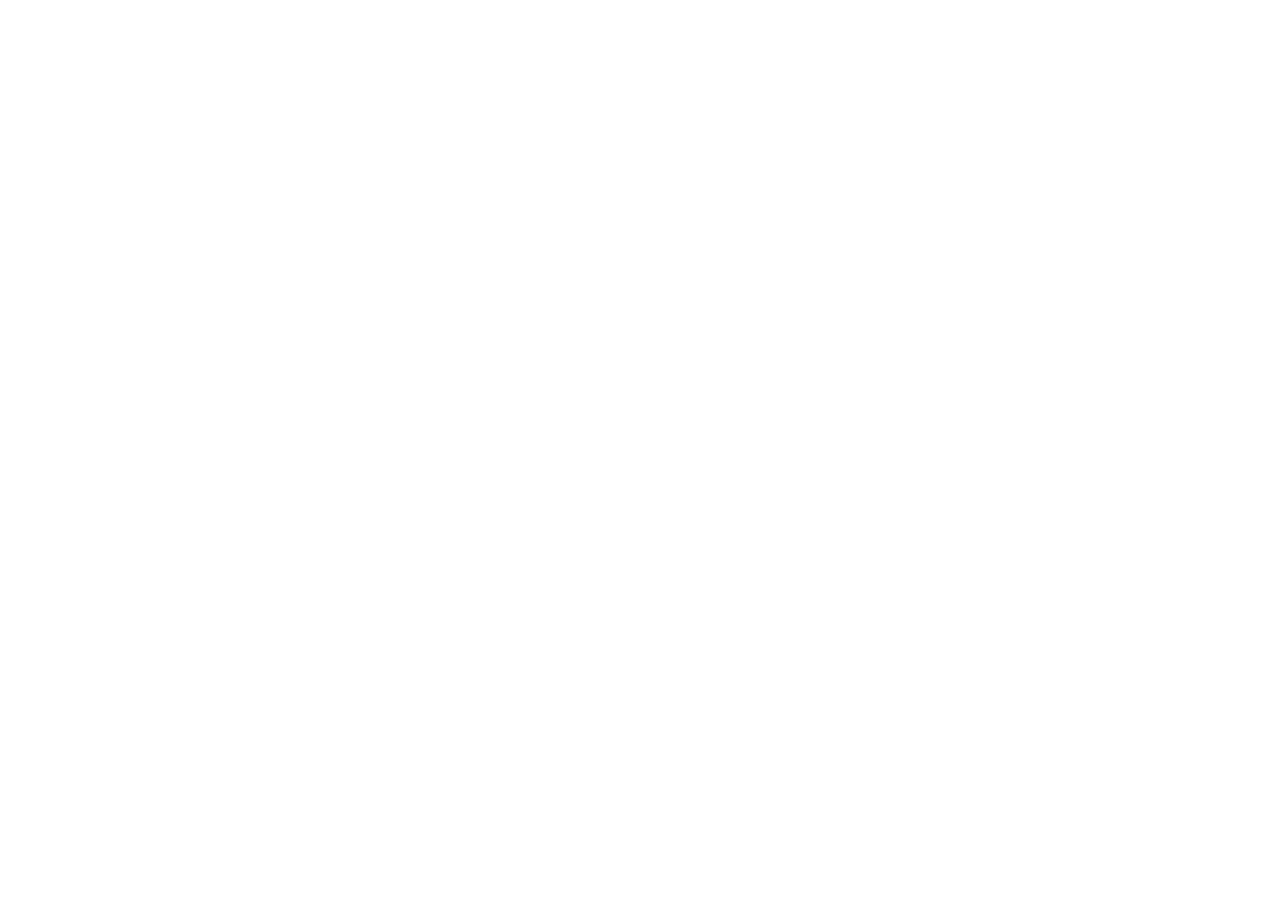
==== docs/dns-resolution-mail-zoho-in-02/index.html @ e8dbb136 "basic commit" ====
<!doctype html>
<html lang="zh-CN">
  <head>
    <meta charset="UTF-8" />
    <meta name="viewport" content="width=device-width, initial-scale=1.0" />
    <title>DNS Resolution Explained - Animated Guide for mail.zoho.in</title>
    <link
      rel="stylesheet"
      href="https://cdnjs.cloudflare.com/ajax/libs/font-awesome/6.4.0/css/all.min.css"
    />
    <style>
      /* 内联样式确保主题色立即生效，避免闪烁 */
      html,
      body {
        margin: 0;
        padding: 0;
        width: 100%;
        height: 100%;
      }
      html.light,
      html.light body {
        background-color: #ffffff !important;
        color: #000000;
      }
      html.dark,
      html.dark body {
        background-color: #1a1a1a !important;
        color: #ffffff;
      }
    </style>
    <script>
      // 在 React 加载前立即设置主题，避免闪烁
      (function () {
        const isInIframe = window.self !== window.top;

        function applyThemeToDOM(theme) {
          document.documentElement.classList.remove("light", "dark");
          document.documentElement.classList.add(theme);
          document.documentElement.setAttribute("data-theme", theme);
        }

        if (isInIframe) {
          // 监听父窗口主动推送的主题消息
          window.addEventListener("message", function (event) {
            if (event.data && typeof event.data.theme === "string") {
              const theme = event.data.theme;
              if (theme === "light" || theme === "dark") {
                applyThemeToDOM(theme);
              }
            }
          });
        } else {
          // 非 iframe 环境，使用默认 light 主题
          applyThemeToDOM("light");
        }
      })();
    </script>
      <script>
      (function () {
        if (window.self === window.top) return;
        var reported = {};
        window.addEventListener("error", function (event) {
          // 资源加载失败的 error 事件没有 message，此处仅上报 JS 运行时错误
          if (!event || !event.message) return;
          var key =
            event.message + "|" + (event.filename || "") + "|" + (event.lineno || 0);
          if (reported[key]) return; // 相同错误只上报一次，避免渲染循环刷屏
          reported[key] = true;
          try {
            window.parent.postMessage(
              {
                type: "sandbox-runtime-error",
                payload: {
                  message: String(event.message).slice(0, 500),
                  filename: event.filename || "",
                  lineno: event.lineno || 0,
                  colno: event.colno || 0,
                  stack:
                    event.error && event.error.stack
                      ? String(event.error.stack).slice(0, 2000)
                      : ""
                }
              },
              "*"
            );
          } catch (e) {
            /* 上报失败不影响页面运行 */
          }
        });
      })();
    </script>
    <script type="module" crossorigin src="/assets/index-TsNgm2QM.js"></script>
    <link rel="stylesheet" crossorigin href="/assets/index-Bpowh8go.css">
  </head>
  <body>
    <div id="root"></div>
  </body>
</html>
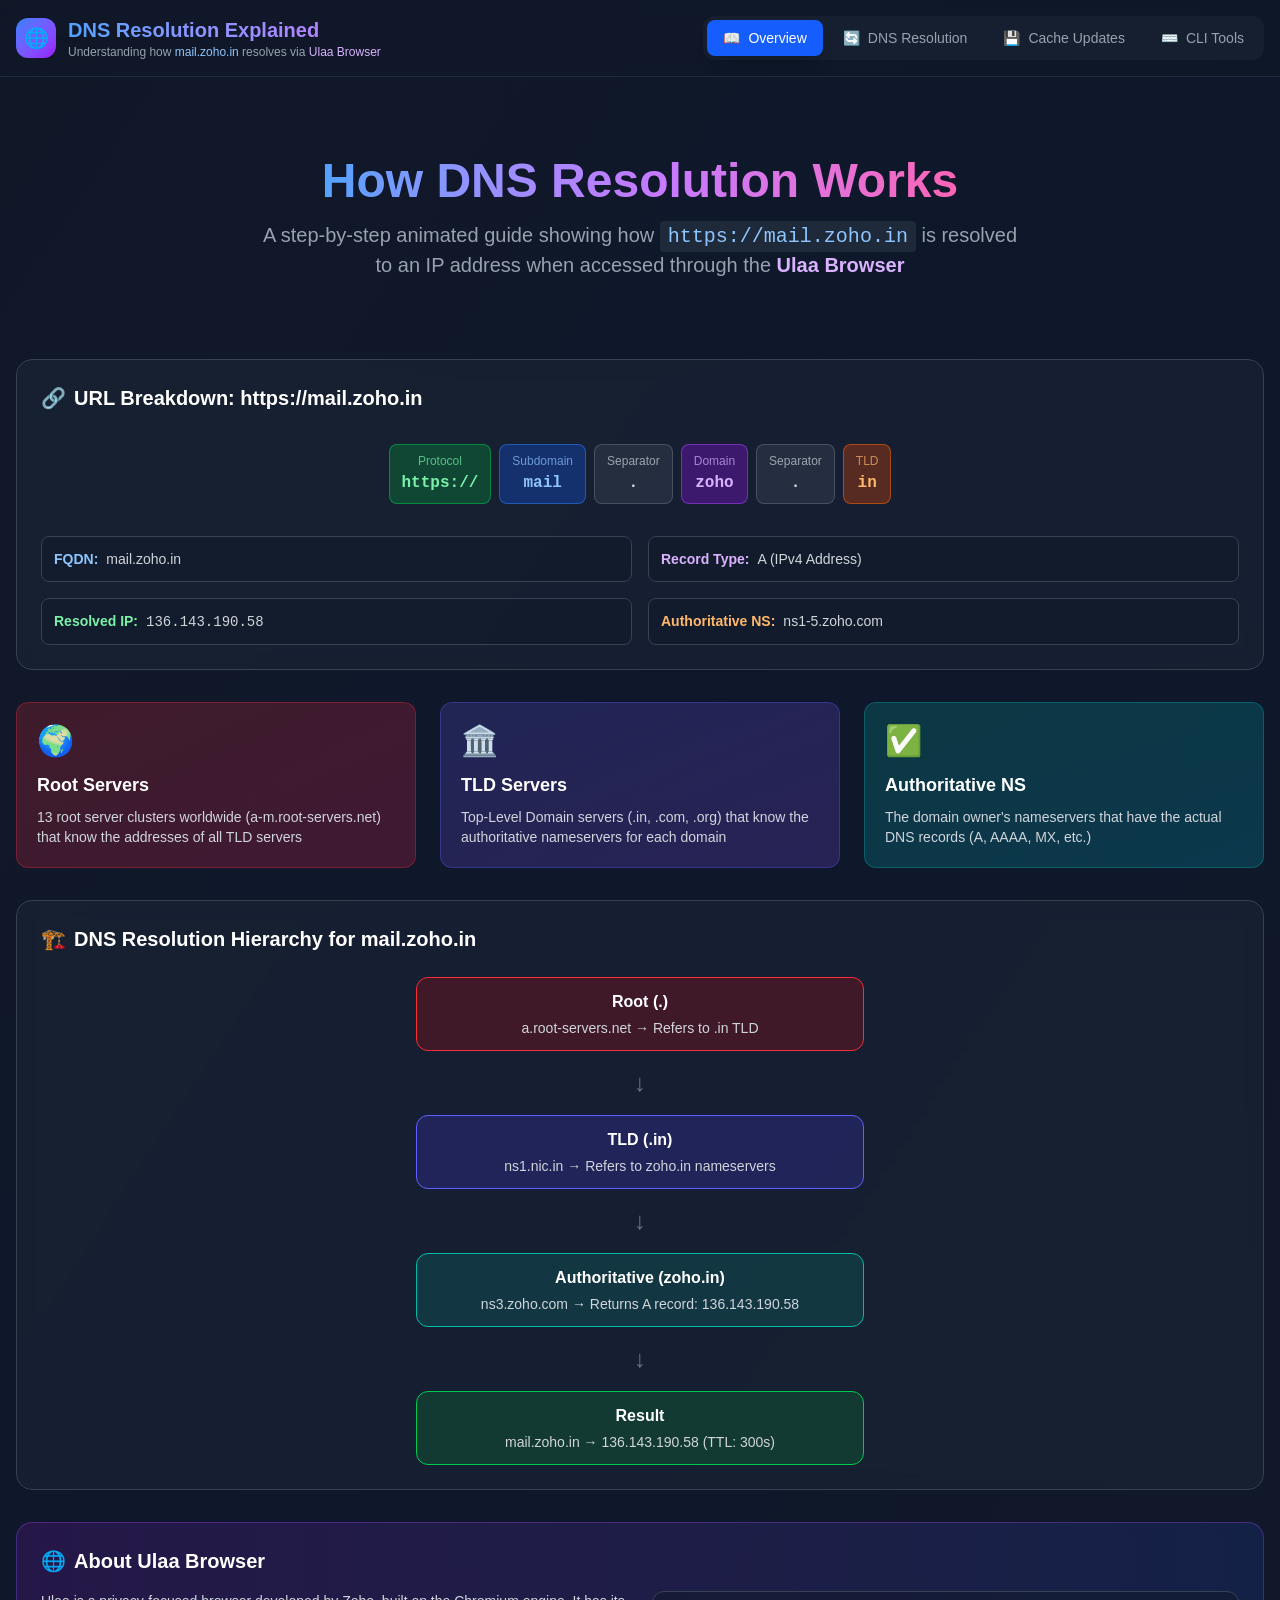
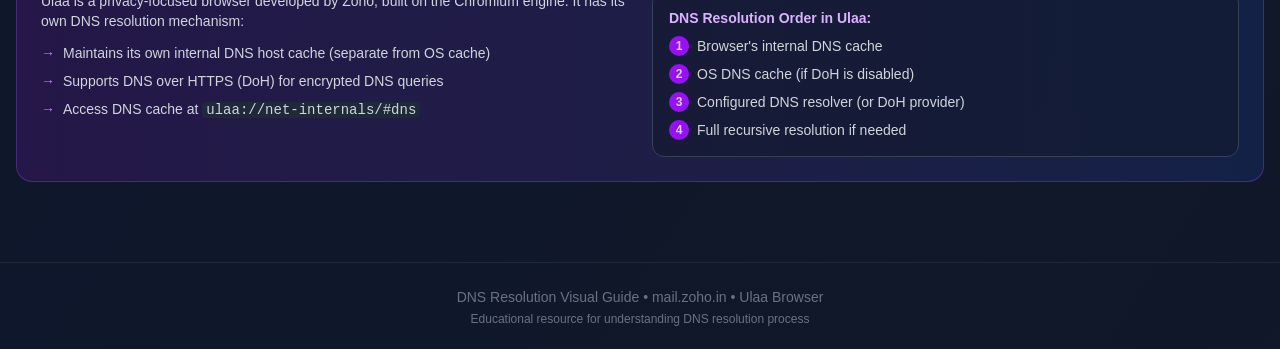
==== commit 5d1d1967: "working state" ====
--- a/docs/dns-resolution-mail-zoho-in-02/index.html
+++ b/docs/dns-resolution-mail-zoho-in-02/index.html
@@ -89,8 +89,8 @@
         });
       })();
     </script>
-    <script type="module" crossorigin src="/assets/index-TsNgm2QM.js"></script>
-    <link rel="stylesheet" crossorigin href="/assets/index-Bpowh8go.css">
+    <script type="module" crossorigin src="assets/index-TsNgm2QM.js"></script>
+    <link rel="stylesheet" crossorigin href="assets/index-Bpowh8go.css">
   </head>
   <body>
     <div id="root"></div>
--- a/docs/dns-resolution-mail-zoho-in-02/assets/index-Bpowh8go.css
+++ b/docs/dns-resolution-mail-zoho-in-02/assets/index-Bpowh8go.css
@@ -0,0 +1 @@
+/*! tailwindcss v4.3.3 | MIT License | https://tailwindcss.com */@layer properties{@supports (((-webkit-hyphens:none)) and (not (margin-trim:inline))) or ((-moz-orient:inline) and (not (color:rgb(from red r g b)))){*,:before,:after,::backdrop{--tw-scale-x:1;--tw-scale-y:1;--tw-scale-z:1;--tw-rotate-x:initial;--tw-rotate-y:initial;--tw-rotate-z:initial;--tw-skew-x:initial;--tw-skew-y:initial;--tw-space-y-reverse:0;--tw-border-style:solid;--tw-gradient-position:initial;--tw-gradient-from:#0000;--tw-gradient-via:#0000;--tw-gradient-to:#0000;--tw-gradient-stops:initial;--tw-gradient-via-stops:initial;--tw-gradient-from-position:0%;--tw-gradient-via-position:50%;--tw-gradient-to-position:100%;--tw-font-weight:initial;--tw-shadow:0 0 #0000;--tw-shadow-color:initial;--tw-shadow-alpha:100%;--tw-inset-shadow:0 0 #0000;--tw-inset-shadow-color:initial;--tw-inset-shadow-alpha:100%;--tw-ring-color:initial;--tw-ring-shadow:0 0 #0000;--tw-inset-ring-color:initial;--tw-inset-ring-shadow:0 0 #0000;--tw-ring-inset:initial;--tw-ring-offset-width:0px;--tw-ring-offset-color:#fff;--tw-ring-offset-shadow:0 0 #0000;--tw-backdrop-blur:initial;--tw-backdrop-brightness:initial;--tw-backdrop-contrast:initial;--tw-backdrop-grayscale:initial;--tw-backdrop-hue-rotate:initial;--tw-backdrop-invert:initial;--tw-backdrop-opacity:initial;--tw-backdrop-saturate:initial;--tw-backdrop-sepia:initial;--tw-duration:initial;--tw-ease:initial}}}@layer theme{:root,:host{--font-sans:-apple-system, BlinkMacSystemFont, "Segoe UI", Roboto, "Helvetica Neue", "Noto Sans", Arial, sans-serif, "Apple Color Emoji", "Segoe UI Emoji", "Segoe UI Symbol", "Noto Color Emoji";--font-mono:ui-monospace, SFMono-Regular, Menlo, Monaco, Consolas, "Liberation Mono", "Courier New", monospace;--color-red-500:oklch(63.7% .237 25.331);--color-red-600:oklch(57.7% .245 27.325);--color-red-700:oklch(50.5% .213 27.518);--color-orange-300:oklch(83.7% .128 66.29);--color-orange-500:oklch(70.5% .213 47.604);--color-orange-600:oklch(64.6% .222 41.116);--color-yellow-300:oklch(90.5% .182 98.111);--color-yellow-400:oklch(85.2% .199 91.936);--color-yellow-500:oklch(79.5% .184 86.047);--color-yellow-600:oklch(68.1% .162 75.834);--color-yellow-700:oklch(55.4% .135 66.442);--color-green-300:oklch(87.1% .15 154.449);--color-green-400:oklch(79.2% .209 151.711);--color-green-500:oklch(72.3% .219 149.579);--color-green-600:oklch(62.7% .194 149.214);--color-green-700:oklch(52.7% .154 150.069);--color-green-900:oklch(39.3% .095 152.535);--color-emerald-500:oklch(69.6% .17 162.48);--color-teal-500:oklch(70.4% .14 182.503);--color-teal-600:oklch(60% .118 184.704);--color-cyan-500:oklch(71.5% .143 215.221);--color-blue-300:oklch(80.9% .105 251.813);--color-blue-400:oklch(70.7% .165 254.624);--color-blue-500:oklch(62.3% .214 259.815);--color-blue-600:oklch(54.6% .245 262.881);--color-blue-700:oklch(48.8% .243 264.376);--color-blue-900:oklch(37.9% .146 265.522);--color-indigo-500:oklch(58.5% .233 277.117);--color-indigo-600:oklch(51.1% .262 276.966);--color-violet-500:oklch(60.6% .25 292.717);--color-purple-300:oklch(82.7% .119 306.383);--color-purple-400:oklch(71.4% .203 305.504);--color-purple-500:oklch(62.7% .265 303.9);--color-purple-600:oklch(55.8% .288 302.321);--color-purple-900:oklch(38.1% .176 304.987);--color-pink-400:oklch(71.8% .202 349.761);--color-pink-500:oklch(65.6% .241 354.308);--color-rose-500:oklch(64.5% .246 16.439);--color-slate-900:oklch(20.8% .042 265.755);--color-gray-300:oklch(87.2% .01 258.338);--color-gray-400:oklch(70.7% .022 261.325);--color-gray-500:oklch(55.1% .027 264.364);--color-gray-600:oklch(44.6% .03 256.802);--color-gray-700:oklch(37.3% .034 259.733);--color-gray-800:oklch(27.8% .033 256.848);--color-gray-900:oklch(21% .034 264.665);--color-black:#000;--color-white:#fff;--spacing:.25rem;--container-md:28rem;--container-3xl:48rem;--container-7xl:80rem;--text-xs:.75rem;--text-xs--line-height:calc(1 / .75);--text-sm:.875rem;--text-sm--line-height:calc(1.25 / .875);--text-lg:1.125rem;--text-lg--line-height:calc(1.75 / 1.125);--text-xl:1.25rem;--text-xl--line-height:calc(1.75 / 1.25);--text-2xl:1.5rem;--text-2xl--line-height:calc(2 / 1.5);--text-3xl:1.875rem;--text-3xl--line-height: 1.2 ;--text-4xl:2.25rem;--text-4xl--line-height:calc(2.5 / 2.25);--text-5xl:3rem;--text-5xl--line-height:1;--font-weight-medium:500;--font-weight-semibold:600;--font-weight-bold:700;--radius-lg:.5rem;--radius-xl:.75rem;--radius-2xl:1rem;--ease-out:cubic-bezier(0, 0, .2, 1);--animate-ping:ping 1s cubic-bezier(0, 0, .2, 1) infinite;--animate-pulse:pulse 2s cubic-bezier(.4, 0, .6, 1) infinite;--animate-bounce:bounce 1s infinite;--blur-sm:8px;--blur-xl:24px;--default-transition-duration:.15s;--default-transition-timing-function:cubic-bezier(.4, 0, .2, 1);--default-font-family:var(--font-sans);--default-mono-font-family:var(--font-mono)}}@layer base{*,:after,:before,::backdrop{box-sizing:border-box;border:0 solid;margin:0;padding:0}::file-selector-button{box-sizing:border-box;border:0 solid;margin:0;padding:0}html,:host{-webkit-text-size-adjust:100%;-moz-tab-size:4;tab-size:4;line-height:1.5;font-family:var(--default-font-family,-apple-system, BlinkMacSystemFont, "Segoe UI", Roboto, "Helvetica Neue", "Noto Sans", Arial, sans-serif, "Apple Color Emoji", "Segoe UI Emoji", "Segoe UI Symbol", "Noto Color Emoji");font-feature-settings:var(--default-font-feature-settings,normal);font-variation-settings:var(--default-font-variation-settings,normal);-webkit-tap-highlight-color:transparent}hr{height:0;color:inherit;border-top-width:1px}abbr:where([title]){-webkit-text-decoration:underline dotted;text-decoration:underline dotted}h1,h2,h3,h4,h5,h6{font-size:inherit;font-weight:inherit}a{color:inherit;-webkit-text-decoration:inherit;text-decoration:inherit}b,strong{font-weight:bolder}code,kbd,samp,pre{font-family:var(--default-mono-font-family,ui-monospace, SFMono-Regular, Menlo, Monaco, Consolas, "Liberation Mono", "Courier New", monospace);font-feature-settings:var(--default-mono-font-feature-settings,normal);font-variation-settings:var(--default-mono-font-variation-settings,normal);font-size:1em}small{font-size:80%}sub,sup{vertical-align:baseline;font-size:75%;line-height:0;position:relative}sub{bottom:-.25em}sup{top:-.5em}table{text-indent:0;border-color:inherit;border-collapse:collapse}:-moz-focusring:where(:not(iframe)){outline:auto}progress{vertical-align:baseline}summary{display:list-item}ol,ul,menu{list-style:none}img,svg,video,canvas,audio,iframe,embed,object{vertical-align:middle;display:block}img,video{max-width:100%;height:auto}button,input,select,optgroup,textarea{font:inherit;font-feature-settings:inherit;font-variation-settings:inherit;letter-spacing:inherit;color:inherit;opacity:1;background-color:#0000;border-radius:0}::file-selector-button{font:inherit;font-feature-settings:inherit;font-variation-settings:inherit;letter-spacing:inherit;color:inherit;opacity:1;background-color:#0000;border-radius:0}:where(select:is([multiple],[size])) optgroup{font-weight:bolder}:where(select:is([multiple],[size])) optgroup option{padding-inline-start:20px}::file-selector-button{margin-inline-end:4px}::placeholder{opacity:1}@supports (not ((-webkit-appearance:-apple-pay-button))) or (contain-intrinsic-size:1px){::placeholder{color:currentColor}@supports (color:color-mix(in lab,red,red)){::placeholder{color:color-mix(in oklab,currentcolor 50%,transparent)}}}textarea{resize:vertical}::-webkit-search-decoration{-webkit-appearance:none}::-webkit-date-and-time-value{min-height:1lh;text-align:inherit}::-webkit-datetime-edit{display:inline-flex}::-webkit-datetime-edit-fields-wrapper{padding:0}::-webkit-datetime-edit{padding-block:0}::-webkit-datetime-edit-year-field{padding-block:0}::-webkit-datetime-edit-month-field{padding-block:0}::-webkit-datetime-edit-day-field{padding-block:0}::-webkit-datetime-edit-hour-field{padding-block:0}::-webkit-datetime-edit-minute-field{padding-block:0}::-webkit-datetime-edit-second-field{padding-block:0}::-webkit-datetime-edit-millisecond-field{padding-block:0}::-webkit-datetime-edit-meridiem-field{padding-block:0}::-webkit-calendar-picker-indicator{line-height:1}:-moz-ui-invalid{box-shadow:none}button,input:where([type=button],[type=reset],[type=submit]){-webkit-appearance:button;-moz-appearance:button;appearance:button}::file-selector-button{-webkit-appearance:button;-moz-appearance:button;appearance:button}::-webkit-inner-spin-button{height:auto}::-webkit-outer-spin-button{height:auto}[hidden]:where(:not([hidden=until-found])){display:none!important}}@layer components;@layer utilities{.pointer-events-none{pointer-events:none}.absolute{position:absolute}.relative{position:relative}.sticky{position:sticky}.inset-0{top:0;right:0;bottom:0;left:0}.top-0{top:0}.top-2{top:calc(var(--spacing) * 2)}.right-2{right:calc(var(--spacing) * 2)}.z-10{z-index:10}.z-50{z-index:50}.mx-auto{margin-inline:auto}.my-8{margin-block:calc(var(--spacing) * 8)}.mt-0\.5{margin-top:calc(var(--spacing) * .5)}.mt-1{margin-top:var(--spacing)}.mt-2{margin-top:calc(var(--spacing) * 2)}.mt-4{margin-top:calc(var(--spacing) * 4)}.mt-6{margin-top:calc(var(--spacing) * 6)}.mt-8{margin-top:calc(var(--spacing) * 8)}.mt-12{margin-top:calc(var(--spacing) * 12)}.mb-0\.5{margin-bottom:calc(var(--spacing) * .5)}.mb-1{margin-bottom:var(--spacing)}.mb-2{margin-bottom:calc(var(--spacing) * 2)}.mb-3{margin-bottom:calc(var(--spacing) * 3)}.mb-4{margin-bottom:calc(var(--spacing) * 4)}.mb-6{margin-bottom:calc(var(--spacing) * 6)}.mb-8{margin-bottom:calc(var(--spacing) * 8)}.ml-2{margin-left:calc(var(--spacing) * 2)}.contents{display:contents}.flex{display:flex}.grid{display:grid}.hidden{display:none}.h-1{height:var(--spacing)}.h-2{height:calc(var(--spacing) * 2)}.h-3{height:calc(var(--spacing) * 3)}.h-5{height:calc(var(--spacing) * 5)}.h-8{height:calc(var(--spacing) * 8)}.h-10{height:calc(var(--spacing) * 10)}.h-full{height:100%}.min-h-\[400px\]{min-height:400px}.min-h-screen{min-height:100vh}.w-1{width:var(--spacing)}.w-2{width:calc(var(--spacing) * 2)}.w-5{width:calc(var(--spacing) * 5)}.w-8{width:calc(var(--spacing) * 8)}.w-10{width:calc(var(--spacing) * 10)}.w-16{width:calc(var(--spacing) * 16)}.w-full{width:100%}.max-w-3xl{max-width:var(--container-3xl)}.max-w-7xl{max-width:var(--container-7xl)}.max-w-md{max-width:var(--container-md)}.min-w-\[160px\]{min-width:160px}.flex-1{flex:1}.scale-105{--tw-scale-x:105%;--tw-scale-y:105%;--tw-scale-z:105%;scale:var(--tw-scale-x) var(--tw-scale-y)}.scale-125{--tw-scale-x:125%;--tw-scale-y:125%;--tw-scale-z:125%;scale:var(--tw-scale-x) var(--tw-scale-y)}.rotate-180{rotate:180deg}.transform{transform:var(--tw-rotate-x,) var(--tw-rotate-y,) var(--tw-rotate-z,) var(--tw-skew-x,) var(--tw-skew-y,)}.animate-bounce{animation:var(--animate-bounce)}.animate-ping{animation:var(--animate-ping)}.animate-pulse{animation:var(--animate-pulse)}.grid-cols-2{grid-template-columns:repeat(2,minmax(0,1fr))}.flex-col{flex-direction:column}.flex-wrap{flex-wrap:wrap}.items-center{align-items:center}.items-start{align-items:flex-start}.justify-between{justify-content:space-between}.justify-center{justify-content:center}.gap-1{gap:var(--spacing)}.gap-2{gap:calc(var(--spacing) * 2)}.gap-3{gap:calc(var(--spacing) * 3)}.gap-4{gap:calc(var(--spacing) * 4)}.gap-6{gap:calc(var(--spacing) * 6)}:where(.space-y-2>:not(:last-child)){--tw-space-y-reverse:0;margin-block-start:calc(calc(var(--spacing) * 2) * var(--tw-space-y-reverse));margin-block-end:calc(calc(var(--spacing) * 2) * calc(1 - var(--tw-space-y-reverse)))}:where(.space-y-3>:not(:last-child)){--tw-space-y-reverse:0;margin-block-start:calc(calc(var(--spacing) * 3) * var(--tw-space-y-reverse));margin-block-end:calc(calc(var(--spacing) * 3) * calc(1 - var(--tw-space-y-reverse)))}:where(.space-y-4>:not(:last-child)){--tw-space-y-reverse:0;margin-block-start:calc(calc(var(--spacing) * 4) * var(--tw-space-y-reverse));margin-block-end:calc(calc(var(--spacing) * 4) * calc(1 - var(--tw-space-y-reverse)))}:where(.space-y-8>:not(:last-child)){--tw-space-y-reverse:0;margin-block-start:calc(calc(var(--spacing) * 8) * var(--tw-space-y-reverse));margin-block-end:calc(calc(var(--spacing) * 8) * calc(1 - var(--tw-space-y-reverse)))}.overflow-hidden{overflow:hidden}.overflow-x-auto{overflow-x:auto}.rounded{border-radius:.25rem}.rounded-2xl{border-radius:var(--radius-2xl)}.rounded-full{border-radius:3.40282e38px}.rounded-lg{border-radius:var(--radius-lg)}.rounded-xl{border-radius:var(--radius-xl)}.border{border-style:var(--tw-border-style);border-width:1px}.border-2{border-style:var(--tw-border-style);border-width:2px}.border-t{border-top-style:var(--tw-border-style);border-top-width:1px}.border-b{border-bottom-style:var(--tw-border-style);border-bottom-width:1px}.border-blue-400{border-color:var(--color-blue-400)}.border-blue-500\/50{border-color:#3080ff80}@supports (color:color-mix(in lab,red,red)){.border-blue-500\/50{border-color:color-mix(in oklab,var(--color-blue-500) 50%,transparent)}}.border-blue-700\/50{border-color:#1447e680}@supports (color:color-mix(in lab,red,red)){.border-blue-700\/50{border-color:color-mix(in oklab,var(--color-blue-700) 50%,transparent)}}.border-gray-500\/50{border-color:#6a728280}@supports (color:color-mix(in lab,red,red)){.border-gray-500\/50{border-color:color-mix(in oklab,var(--color-gray-500) 50%,transparent)}}.border-gray-600{border-color:var(--color-gray-600)}.border-gray-700{border-color:var(--color-gray-700)}.border-gray-700\/50{border-color:#36415380}@supports (color:color-mix(in lab,red,red)){.border-gray-700\/50{border-color:color-mix(in oklab,var(--color-gray-700) 50%,transparent)}}.border-gray-800{border-color:var(--color-gray-800)}.border-green-400{border-color:var(--color-green-400)}.border-green-500{border-color:var(--color-green-500)}.border-green-500\/50{border-color:#00c75880}@supports (color:color-mix(in lab,red,red)){.border-green-500\/50{border-color:color-mix(in oklab,var(--color-green-500) 50%,transparent)}}.border-indigo-500{border-color:var(--color-indigo-500)}.border-indigo-500\/30{border-color:#625fff4d}@supports (color:color-mix(in lab,red,red)){.border-indigo-500\/30{border-color:color-mix(in oklab,var(--color-indigo-500) 30%,transparent)}}.border-orange-500\/50{border-color:#fe6e0080}@supports (color:color-mix(in lab,red,red)){.border-orange-500\/50{border-color:color-mix(in oklab,var(--color-orange-500) 50%,transparent)}}.border-purple-400{border-color:var(--color-purple-400)}.border-purple-500\/30{border-color:#ac4bff4d}@supports (color:color-mix(in lab,red,red)){.border-purple-500\/30{border-color:color-mix(in oklab,var(--color-purple-500) 30%,transparent)}}.border-purple-500\/50{border-color:#ac4bff80}@supports (color:color-mix(in lab,red,red)){.border-purple-500\/50{border-color:color-mix(in oklab,var(--color-purple-500) 50%,transparent)}}.border-red-500{border-color:var(--color-red-500)}.border-red-500\/30{border-color:#fb2c364d}@supports (color:color-mix(in lab,red,red)){.border-red-500\/30{border-color:color-mix(in oklab,var(--color-red-500) 30%,transparent)}}.border-teal-500{border-color:var(--color-teal-500)}.border-teal-500\/30{border-color:#00baa74d}@supports (color:color-mix(in lab,red,red)){.border-teal-500\/30{border-color:color-mix(in oklab,var(--color-teal-500) 30%,transparent)}}.bg-black\/60{background-color:#0009}@supports (color:color-mix(in lab,red,red)){.bg-black\/60{background-color:color-mix(in oklab,var(--color-black) 60%,transparent)}}.bg-blue-400\/30{background-color:#54a2ff4d}@supports (color:color-mix(in lab,red,red)){.bg-blue-400\/30{background-color:color-mix(in oklab,var(--color-blue-400) 30%,transparent)}}.bg-blue-500{background-color:var(--color-blue-500)}.bg-blue-600{background-color:var(--color-blue-600)}.bg-blue-600\/30{background-color:#155dfc4d}@supports (color:color-mix(in lab,red,red)){.bg-blue-600\/30{background-color:color-mix(in oklab,var(--color-blue-600) 30%,transparent)}}.bg-blue-900\/30{background-color:#1c398e4d}@supports (color:color-mix(in lab,red,red)){.bg-blue-900\/30{background-color:color-mix(in oklab,var(--color-blue-900) 30%,transparent)}}.bg-blue-900\/50{background-color:#1c398e80}@supports (color:color-mix(in lab,red,red)){.bg-blue-900\/50{background-color:color-mix(in oklab,var(--color-blue-900) 50%,transparent)}}.bg-gray-600{background-color:var(--color-gray-600)}.bg-gray-600\/30{background-color:#4a55654d}@supports (color:color-mix(in lab,red,red)){.bg-gray-600\/30{background-color:color-mix(in oklab,var(--color-gray-600) 30%,transparent)}}.bg-gray-700{background-color:var(--color-gray-700)}.bg-gray-800{background-color:var(--color-gray-800)}.bg-gray-800\/50{background-color:#1e293980}@supports (color:color-mix(in lab,red,red)){.bg-gray-800\/50{background-color:color-mix(in oklab,var(--color-gray-800) 50%,transparent)}}.bg-gray-800\/70{background-color:#1e2939b3}@supports (color:color-mix(in lab,red,red)){.bg-gray-800\/70{background-color:color-mix(in oklab,var(--color-gray-800) 70%,transparent)}}.bg-gray-900\/50{background-color:#10182880}@supports (color:color-mix(in lab,red,red)){.bg-gray-900\/50{background-color:color-mix(in oklab,var(--color-gray-900) 50%,transparent)}}.bg-gray-900\/60{background-color:#10182899}@supports (color:color-mix(in lab,red,red)){.bg-gray-900\/60{background-color:color-mix(in oklab,var(--color-gray-900) 60%,transparent)}}.bg-gray-900\/70{background-color:#101828b3}@supports (color:color-mix(in lab,red,red)){.bg-gray-900\/70{background-color:color-mix(in oklab,var(--color-gray-900) 70%,transparent)}}.bg-gray-900\/80{background-color:#101828cc}@supports (color:color-mix(in lab,red,red)){.bg-gray-900\/80{background-color:color-mix(in oklab,var(--color-gray-900) 80%,transparent)}}.bg-green-400{background-color:var(--color-green-400)}.bg-green-500{background-color:var(--color-green-500)}.bg-green-600{background-color:var(--color-green-600)}.bg-green-600\/20{background-color:#00a54433}@supports (color:color-mix(in lab,red,red)){.bg-green-600\/20{background-color:color-mix(in oklab,var(--color-green-600) 20%,transparent)}}.bg-green-600\/30{background-color:#00a5444d}@supports (color:color-mix(in lab,red,red)){.bg-green-600\/30{background-color:color-mix(in oklab,var(--color-green-600) 30%,transparent)}}.bg-green-900\/30{background-color:#0d542b4d}@supports (color:color-mix(in lab,red,red)){.bg-green-900\/30{background-color:color-mix(in oklab,var(--color-green-900) 30%,transparent)}}.bg-indigo-600\/20{background-color:#4f39f633}@supports (color:color-mix(in lab,red,red)){.bg-indigo-600\/20{background-color:color-mix(in oklab,var(--color-indigo-600) 20%,transparent)}}.bg-orange-600\/30{background-color:#f051004d}@supports (color:color-mix(in lab,red,red)){.bg-orange-600\/30{background-color:color-mix(in oklab,var(--color-orange-600) 30%,transparent)}}.bg-purple-500{background-color:var(--color-purple-500)}.bg-purple-600{background-color:var(--color-purple-600)}.bg-purple-600\/30{background-color:#9810fa4d}@supports (color:color-mix(in lab,red,red)){.bg-purple-600\/30{background-color:color-mix(in oklab,var(--color-purple-600) 30%,transparent)}}.bg-purple-900\/30{background-color:#59168b4d}@supports (color:color-mix(in lab,red,red)){.bg-purple-900\/30{background-color:color-mix(in oklab,var(--color-purple-900) 30%,transparent)}}.bg-red-600{background-color:var(--color-red-600)}.bg-red-600\/20{background-color:#e4001433}@supports (color:color-mix(in lab,red,red)){.bg-red-600\/20{background-color:color-mix(in oklab,var(--color-red-600) 20%,transparent)}}.bg-red-600\/80{background-color:#e40014cc}@supports (color:color-mix(in lab,red,red)){.bg-red-600\/80{background-color:color-mix(in oklab,var(--color-red-600) 80%,transparent)}}.bg-teal-600\/20{background-color:#00958833}@supports (color:color-mix(in lab,red,red)){.bg-teal-600\/20{background-color:color-mix(in oklab,var(--color-teal-600) 20%,transparent)}}.bg-white\/50{background-color:#ffffff80}@supports (color:color-mix(in lab,red,red)){.bg-white\/50{background-color:color-mix(in oklab,var(--color-white) 50%,transparent)}}.bg-yellow-600{background-color:var(--color-yellow-600)}.bg-yellow-600\/30{background-color:#cd89004d}@supports (color:color-mix(in lab,red,red)){.bg-yellow-600\/30{background-color:color-mix(in oklab,var(--color-yellow-600) 30%,transparent)}}.bg-gradient-to-br{--tw-gradient-position:to bottom right in oklab;background-image:linear-gradient(var(--tw-gradient-stops))}.bg-gradient-to-r{--tw-gradient-position:to right in oklab;background-image:linear-gradient(var(--tw-gradient-stops))}.from-blue-400{--tw-gradient-from:var(--color-blue-400);--tw-gradient-stops:var(--tw-gradient-via-stops,var(--tw-gradient-position), var(--tw-gradient-from) var(--tw-gradient-from-position), var(--tw-gradient-to) var(--tw-gradient-to-position))}.from-blue-500{--tw-gradient-from:var(--color-blue-500);--tw-gradient-stops:var(--tw-gradient-via-stops,var(--tw-gradient-position), var(--tw-gradient-from) var(--tw-gradient-from-position), var(--tw-gradient-to) var(--tw-gradient-to-position))}.from-blue-600{--tw-gradient-from:var(--color-blue-600);--tw-gradient-stops:var(--tw-gradient-via-stops,var(--tw-gradient-position), var(--tw-gradient-from) var(--tw-gradient-from-position), var(--tw-gradient-to) var(--tw-gradient-to-position))}.from-blue-900\/30{--tw-gradient-from:#1c398e4d}@supports (color:color-mix(in lab,red,red)){.from-blue-900\/30{--tw-gradient-from:color-mix(in oklab, var(--color-blue-900) 30%, transparent)}}.from-blue-900\/30{--tw-gradient-stops:var(--tw-gradient-via-stops,var(--tw-gradient-position), var(--tw-gradient-from) var(--tw-gradient-from-position), var(--tw-gradient-to) var(--tw-gradient-to-position))}.from-emerald-500{--tw-gradient-from:var(--color-emerald-500);--tw-gradient-stops:var(--tw-gradient-via-stops,var(--tw-gradient-position), var(--tw-gradient-from) var(--tw-gradient-from-position), var(--tw-gradient-to) var(--tw-gradient-to-position))}.from-gray-900{--tw-gradient-from:var(--color-gray-900);--tw-gradient-stops:var(--tw-gradient-via-stops,var(--tw-gradient-position), var(--tw-gradient-from) var(--tw-gradient-from-position), var(--tw-gradient-to) var(--tw-gradient-to-position))}.from-green-400{--tw-gradient-from:var(--color-green-400);--tw-gradient-stops:var(--tw-gradient-via-stops,var(--tw-gradient-position), var(--tw-gradient-from) var(--tw-gradient-from-position), var(--tw-gradient-to) var(--tw-gradient-to-position))}.from-green-500{--tw-gradient-from:var(--color-green-500);--tw-gradient-stops:var(--tw-gradient-via-stops,var(--tw-gradient-position), var(--tw-gradient-from) var(--tw-gradient-from-position), var(--tw-gradient-to) var(--tw-gradient-to-position))}.from-indigo-500{--tw-gradient-from:var(--color-indigo-500);--tw-gradient-stops:var(--tw-gradient-via-stops,var(--tw-gradient-position), var(--tw-gradient-from) var(--tw-gradient-from-position), var(--tw-gradient-to) var(--tw-gradient-to-position))}.from-indigo-500\/20{--tw-gradient-from:#625fff33}@supports (color:color-mix(in lab,red,red)){.from-indigo-500\/20{--tw-gradient-from:color-mix(in oklab, var(--color-indigo-500) 20%, transparent)}}.from-indigo-500\/20{--tw-gradient-stops:var(--tw-gradient-via-stops,var(--tw-gradient-position), var(--tw-gradient-from) var(--tw-gradient-from-position), var(--tw-gradient-to) var(--tw-gradient-to-position))}.from-orange-500{--tw-gradient-from:var(--color-orange-500);--tw-gradient-stops:var(--tw-gradient-via-stops,var(--tw-gradient-position), var(--tw-gradient-from) var(--tw-gradient-from-position), var(--tw-gradient-to) var(--tw-gradient-to-position))}.from-purple-500{--tw-gradient-from:var(--color-purple-500);--tw-gradient-stops:var(--tw-gradient-via-stops,var(--tw-gradient-position), var(--tw-gradient-from) var(--tw-gradient-from-position), var(--tw-gradient-to) var(--tw-gradient-to-position))}.from-purple-900\/30{--tw-gradient-from:#59168b4d}@supports (color:color-mix(in lab,red,red)){.from-purple-900\/30{--tw-gradient-from:color-mix(in oklab, var(--color-purple-900) 30%, transparent)}}.from-purple-900\/30{--tw-gradient-stops:var(--tw-gradient-via-stops,var(--tw-gradient-position), var(--tw-gradient-from) var(--tw-gradient-from-position), var(--tw-gradient-to) var(--tw-gradient-to-position))}.from-red-500{--tw-gradient-from:var(--color-red-500);--tw-gradient-stops:var(--tw-gradient-via-stops,var(--tw-gradient-position), var(--tw-gradient-from) var(--tw-gradient-from-position), var(--tw-gradient-to) var(--tw-gradient-to-position))}.from-red-500\/20{--tw-gradient-from:#fb2c3633}@supports (color:color-mix(in lab,red,red)){.from-red-500\/20{--tw-gradient-from:color-mix(in oklab, var(--color-red-500) 20%, transparent)}}.from-red-500\/20{--tw-gradient-stops:var(--tw-gradient-via-stops,var(--tw-gradient-position), var(--tw-gradient-from) var(--tw-gradient-from-position), var(--tw-gradient-to) var(--tw-gradient-to-position))}.from-teal-500{--tw-gradient-from:var(--color-teal-500);--tw-gradient-stops:var(--tw-gradient-via-stops,var(--tw-gradient-position), var(--tw-gradient-from) var(--tw-gradient-from-position), var(--tw-gradient-to) var(--tw-gradient-to-position))}.from-teal-500\/20{--tw-gradient-from:#00baa733}@supports (color:color-mix(in lab,red,red)){.from-teal-500\/20{--tw-gradient-from:color-mix(in oklab, var(--color-teal-500) 20%, transparent)}}.from-teal-500\/20{--tw-gradient-stops:var(--tw-gradient-via-stops,var(--tw-gradient-position), var(--tw-gradient-from) var(--tw-gradient-from-position), var(--tw-gradient-to) var(--tw-gradient-to-position))}.via-purple-400{--tw-gradient-via:var(--color-purple-400);--tw-gradient-via-stops:var(--tw-gradient-position), var(--tw-gradient-from) var(--tw-gradient-from-position), var(--tw-gradient-via) var(--tw-gradient-via-position), var(--tw-gradient-to) var(--tw-gradient-to-position);--tw-gradient-stops:var(--tw-gradient-via-stops)}.via-slate-900{--tw-gradient-via:var(--color-slate-900);--tw-gradient-via-stops:var(--tw-gradient-position), var(--tw-gradient-from) var(--tw-gradient-from-position), var(--tw-gradient-via) var(--tw-gradient-via-position), var(--tw-gradient-to) var(--tw-gradient-to-position);--tw-gradient-stops:var(--tw-gradient-via-stops)}.to-blue-400{--tw-gradient-to:var(--color-blue-400);--tw-gradient-stops:var(--tw-gradient-via-stops,var(--tw-gradient-position), var(--tw-gradient-from) var(--tw-gradient-from-position), var(--tw-gradient-to) var(--tw-gradient-to-position))}.to-blue-900\/30{--tw-gradient-to:#1c398e4d}@supports (color:color-mix(in lab,red,red)){.to-blue-900\/30{--tw-gradient-to:color-mix(in oklab, var(--color-blue-900) 30%, transparent)}}.to-blue-900\/30{--tw-gradient-stops:var(--tw-gradient-via-stops,var(--tw-gradient-position), var(--tw-gradient-from) var(--tw-gradient-from-position), var(--tw-gradient-to) var(--tw-gradient-to-position))}.to-cyan-500{--tw-gradient-to:var(--color-cyan-500);--tw-gradient-stops:var(--tw-gradient-via-stops,var(--tw-gradient-position), var(--tw-gradient-from) var(--tw-gradient-from-position), var(--tw-gradient-to) var(--tw-gradient-to-position))}.to-cyan-500\/20{--tw-gradient-to:#00b7d733}@supports (color:color-mix(in lab,red,red)){.to-cyan-500\/20{--tw-gradient-to:color-mix(in oklab, var(--color-cyan-500) 20%, transparent)}}.to-cyan-500\/20{--tw-gradient-stops:var(--tw-gradient-via-stops,var(--tw-gradient-position), var(--tw-gradient-from) var(--tw-gradient-from-position), var(--tw-gradient-to) var(--tw-gradient-to-position))}.to-emerald-500{--tw-gradient-to:var(--color-emerald-500);--tw-gradient-stops:var(--tw-gradient-via-stops,var(--tw-gradient-position), var(--tw-gradient-from) var(--tw-gradient-from-position), var(--tw-gradient-to) var(--tw-gradient-to-position))}.to-gray-900{--tw-gradient-to:var(--color-gray-900);--tw-gradient-stops:var(--tw-gradient-via-stops,var(--tw-gradient-position), var(--tw-gradient-from) var(--tw-gradient-from-position), var(--tw-gradient-to) var(--tw-gradient-to-position))}.to-green-600{--tw-gradient-to:var(--color-green-600);--tw-gradient-stops:var(--tw-gradient-via-stops,var(--tw-gradient-position), var(--tw-gradient-from) var(--tw-gradient-from-position), var(--tw-gradient-to) var(--tw-gradient-to-position))}.to-indigo-600{--tw-gradient-to:var(--color-indigo-600);--tw-gradient-stops:var(--tw-gradient-via-stops,var(--tw-gradient-position), var(--tw-gradient-from) var(--tw-gradient-from-position), var(--tw-gradient-to) var(--tw-gradient-to-position))}.to-pink-400{--tw-gradient-to:var(--color-pink-400);--tw-gradient-stops:var(--tw-gradient-via-stops,var(--tw-gradient-position), var(--tw-gradient-from) var(--tw-gradient-from-position), var(--tw-gradient-to) var(--tw-gradient-to-position))}.to-pink-500{--tw-gradient-to:var(--color-pink-500);--tw-gradient-stops:var(--tw-gradient-via-stops,var(--tw-gradient-position), var(--tw-gradient-from) var(--tw-gradient-from-position), var(--tw-gradient-to) var(--tw-gradient-to-position))}.to-purple-400{--tw-gradient-to:var(--color-purple-400);--tw-gradient-stops:var(--tw-gradient-via-stops,var(--tw-gradient-position), var(--tw-gradient-from) var(--tw-gradient-from-position), var(--tw-gradient-to) var(--tw-gradient-to-position))}.to-purple-500{--tw-gradient-to:var(--color-purple-500);--tw-gradient-stops:var(--tw-gradient-via-stops,var(--tw-gradient-position), var(--tw-gradient-from) var(--tw-gradient-from-position), var(--tw-gradient-to) var(--tw-gradient-to-position))}.to-purple-600{--tw-gradient-to:var(--color-purple-600);--tw-gradient-stops:var(--tw-gradient-via-stops,var(--tw-gradient-position), var(--tw-gradient-from) var(--tw-gradient-from-position), var(--tw-gradient-to) var(--tw-gradient-to-position))}.to-purple-900\/30{--tw-gradient-to:#59168b4d}@supports (color:color-mix(in lab,red,red)){.to-purple-900\/30{--tw-gradient-to:color-mix(in oklab, var(--color-purple-900) 30%, transparent)}}.to-purple-900\/30{--tw-gradient-stops:var(--tw-gradient-via-stops,var(--tw-gradient-position), var(--tw-gradient-from) var(--tw-gradient-from-position), var(--tw-gradient-to) var(--tw-gradient-to-position))}.to-rose-500{--tw-gradient-to:var(--color-rose-500);--tw-gradient-stops:var(--tw-gradient-via-stops,var(--tw-gradient-position), var(--tw-gradient-from) var(--tw-gradient-from-position), var(--tw-gradient-to) var(--tw-gradient-to-position))}.to-rose-500\/20{--tw-gradient-to:#ff235733}@supports (color:color-mix(in lab,red,red)){.to-rose-500\/20{--tw-gradient-to:color-mix(in oklab, var(--color-rose-500) 20%, transparent)}}.to-rose-500\/20{--tw-gradient-stops:var(--tw-gradient-via-stops,var(--tw-gradient-position), var(--tw-gradient-from) var(--tw-gradient-from-position), var(--tw-gradient-to) var(--tw-gradient-to-position))}.to-violet-500{--tw-gradient-to:var(--color-violet-500);--tw-gradient-stops:var(--tw-gradient-via-stops,var(--tw-gradient-position), var(--tw-gradient-from) var(--tw-gradient-from-position), var(--tw-gradient-to) var(--tw-gradient-to-position))}.to-violet-500\/20{--tw-gradient-to:#8d54ff33}@supports (color:color-mix(in lab,red,red)){.to-violet-500\/20{--tw-gradient-to:color-mix(in oklab, var(--color-violet-500) 20%, transparent)}}.to-violet-500\/20{--tw-gradient-stops:var(--tw-gradient-via-stops,var(--tw-gradient-position), var(--tw-gradient-from) var(--tw-gradient-from-position), var(--tw-gradient-to) var(--tw-gradient-to-position))}.to-yellow-400{--tw-gradient-to:var(--color-yellow-400);--tw-gradient-stops:var(--tw-gradient-via-stops,var(--tw-gradient-position), var(--tw-gradient-from) var(--tw-gradient-from-position), var(--tw-gradient-to) var(--tw-gradient-to-position))}.to-yellow-500{--tw-gradient-to:var(--color-yellow-500);--tw-gradient-stops:var(--tw-gradient-via-stops,var(--tw-gradient-position), var(--tw-gradient-from) var(--tw-gradient-from-position), var(--tw-gradient-to) var(--tw-gradient-to-position))}.bg-clip-text{-webkit-background-clip:text;background-clip:text}.p-1{padding:var(--spacing)}.p-3{padding:calc(var(--spacing) * 3)}.p-4{padding:calc(var(--spacing) * 4)}.p-5{padding:calc(var(--spacing) * 5)}.p-6{padding:calc(var(--spacing) * 6)}.p-8{padding:calc(var(--spacing) * 8)}.px-1{padding-inline:var(--spacing)}.px-2{padding-inline:calc(var(--spacing) * 2)}.px-3{padding-inline:calc(var(--spacing) * 3)}.px-4{padding-inline:calc(var(--spacing) * 4)}.px-6{padding-inline:calc(var(--spacing) * 6)}.py-0\.5{padding-block:calc(var(--spacing) * .5)}.py-1{padding-block:var(--spacing)}.py-2{padding-block:calc(var(--spacing) * 2)}.py-3{padding-block:calc(var(--spacing) * 3)}.py-4{padding-block:calc(var(--spacing) * 4)}.py-6{padding-block:calc(var(--spacing) * 6)}.py-8{padding-block:calc(var(--spacing) * 8)}.py-12{padding-block:calc(var(--spacing) * 12)}.pb-4{padding-bottom:calc(var(--spacing) * 4)}.text-center{text-align:center}.text-left{text-align:left}.font-mono{font-family:var(--font-mono)}.text-2xl{font-size:var(--text-2xl);line-height:var(--tw-leading,var(--text-2xl--line-height))}.text-3xl{font-size:var(--text-3xl);line-height:var(--tw-leading,var(--text-3xl--line-height))}.text-4xl{font-size:var(--text-4xl);line-height:var(--tw-leading,var(--text-4xl--line-height))}.text-lg{font-size:var(--text-lg);line-height:var(--tw-leading,var(--text-lg--line-height))}.text-sm{font-size:var(--text-sm);line-height:var(--tw-leading,var(--text-sm--line-height))}.text-xl{font-size:var(--text-xl);line-height:var(--tw-leading,var(--text-xl--line-height))}.text-xs{font-size:var(--text-xs);line-height:var(--tw-leading,var(--text-xs--line-height))}.font-bold{--tw-font-weight:var(--font-weight-bold);font-weight:var(--font-weight-bold)}.font-medium{--tw-font-weight:var(--font-weight-medium);font-weight:var(--font-weight-medium)}.font-semibold{--tw-font-weight:var(--font-weight-semibold);font-weight:var(--font-weight-semibold)}.whitespace-pre-wrap{white-space:pre-wrap}.text-blue-300{color:var(--color-blue-300)}.text-blue-400{color:var(--color-blue-400)}.text-gray-300{color:var(--color-gray-300)}.text-gray-400{color:var(--color-gray-400)}.text-gray-500{color:var(--color-gray-500)}.text-gray-600{color:var(--color-gray-600)}.text-green-300{color:var(--color-green-300)}.text-green-400{color:var(--color-green-400)}.text-orange-300{color:var(--color-orange-300)}.text-purple-300{color:var(--color-purple-300)}.text-purple-400{color:var(--color-purple-400)}.text-transparent{color:#0000}.text-white{color:var(--color-white)}.text-yellow-300{color:var(--color-yellow-300)}.text-yellow-400{color:var(--color-yellow-400)}.opacity-50{opacity:.5}.opacity-70{opacity:.7}.shadow-lg{--tw-shadow:0 10px 15px -3px var(--tw-shadow-color,#0000001a), 0 4px 6px -4px var(--tw-shadow-color,#0000001a);box-shadow:var(--tw-inset-shadow),var(--tw-inset-ring-shadow),var(--tw-ring-offset-shadow),var(--tw-ring-shadow),var(--tw-shadow)}.ring-4{--tw-ring-shadow:var(--tw-ring-inset,) 0 0 0 calc(4px + var(--tw-ring-offset-width)) var(--tw-ring-color,currentcolor);box-shadow:var(--tw-inset-shadow),var(--tw-inset-ring-shadow),var(--tw-ring-offset-shadow),var(--tw-ring-shadow),var(--tw-shadow)}.shadow-blue-500\/20{--tw-shadow-color:#3080ff33}@supports (color:color-mix(in lab,red,red)){.shadow-blue-500\/20{--tw-shadow-color:color-mix(in oklab, color-mix(in oklab, var(--color-blue-500) 20%, transparent) var(--tw-shadow-alpha), transparent)}}.shadow-blue-500\/30{--tw-shadow-color:#3080ff4d}@supports (color:color-mix(in lab,red,red)){.shadow-blue-500\/30{--tw-shadow-color:color-mix(in oklab, color-mix(in oklab, var(--color-blue-500) 30%, transparent) var(--tw-shadow-alpha), transparent)}}.ring-blue-300\/50{--tw-ring-color:#90c5ff80}@supports (color:color-mix(in lab,red,red)){.ring-blue-300\/50{--tw-ring-color:color-mix(in oklab, var(--color-blue-300) 50%, transparent)}}.backdrop-blur-sm{--tw-backdrop-blur:blur(var(--blur-sm));-webkit-backdrop-filter:var(--tw-backdrop-blur,) var(--tw-backdrop-brightness,) var(--tw-backdrop-contrast,) var(--tw-backdrop-grayscale,) var(--tw-backdrop-hue-rotate,) var(--tw-backdrop-invert,) var(--tw-backdrop-opacity,) var(--tw-backdrop-saturate,) var(--tw-backdrop-sepia,);backdrop-filter:var(--tw-backdrop-blur,) var(--tw-backdrop-brightness,) var(--tw-backdrop-contrast,) var(--tw-backdrop-grayscale,) var(--tw-backdrop-hue-rotate,) var(--tw-backdrop-invert,) var(--tw-backdrop-opacity,) var(--tw-backdrop-saturate,) var(--tw-backdrop-sepia,)}.backdrop-blur-xl{--tw-backdrop-blur:blur(var(--blur-xl));-webkit-backdrop-filter:var(--tw-backdrop-blur,) var(--tw-backdrop-brightness,) var(--tw-backdrop-contrast,) var(--tw-backdrop-grayscale,) var(--tw-backdrop-hue-rotate,) var(--tw-backdrop-invert,) var(--tw-backdrop-opacity,) var(--tw-backdrop-saturate,) var(--tw-backdrop-sepia,);backdrop-filter:var(--tw-backdrop-blur,) var(--tw-backdrop-brightness,) var(--tw-backdrop-contrast,) var(--tw-backdrop-grayscale,) var(--tw-backdrop-hue-rotate,) var(--tw-backdrop-invert,) var(--tw-backdrop-opacity,) var(--tw-backdrop-saturate,) var(--tw-backdrop-sepia,)}.transition-all{transition-property:all;transition-timing-function:var(--tw-ease,var(--default-transition-timing-function));transition-duration:var(--tw-duration,var(--default-transition-duration))}.transition-colors{transition-property:color,background-color,border-color,outline-color,text-decoration-color,fill,stroke,--tw-gradient-from,--tw-gradient-via,--tw-gradient-to;transition-timing-function:var(--tw-ease,var(--default-transition-timing-function));transition-duration:var(--tw-duration,var(--default-transition-duration))}.transition-transform{transition-property:transform,translate,scale,rotate;transition-timing-function:var(--tw-ease,var(--default-transition-timing-function));transition-duration:var(--tw-duration,var(--default-transition-duration))}.duration-300{--tw-duration:.3s;transition-duration:.3s}.duration-500{--tw-duration:.5s;transition-duration:.5s}.duration-700{--tw-duration:.7s;transition-duration:.7s}.ease-out{--tw-ease:var(--ease-out);transition-timing-function:var(--ease-out)}@media(hover:hover){.hover\:scale-105:hover{--tw-scale-x:105%;--tw-scale-y:105%;--tw-scale-z:105%;scale:var(--tw-scale-x) var(--tw-scale-y)}.hover\:border-gray-500:hover{border-color:var(--color-gray-500)}.hover\:bg-gray-600:hover{background-color:var(--color-gray-600)}.hover\:bg-gray-700:hover{background-color:var(--color-gray-700)}.hover\:bg-gray-700\/50:hover{background-color:#36415380}@supports (color:color-mix(in lab,red,red)){.hover\:bg-gray-700\/50:hover{background-color:color-mix(in oklab,var(--color-gray-700) 50%,transparent)}}.hover\:bg-green-700:hover{background-color:var(--color-green-700)}.hover\:bg-red-700:hover{background-color:var(--color-red-700)}.hover\:bg-yellow-700:hover{background-color:var(--color-yellow-700)}.hover\:text-white:hover{color:var(--color-white)}}.disabled\:opacity-50:disabled{opacity:.5}@media(min-width:40rem){.sm\:inline{display:inline}}@media(min-width:48rem){.md\:grid-cols-2{grid-template-columns:repeat(2,minmax(0,1fr))}.md\:grid-cols-3{grid-template-columns:repeat(3,minmax(0,1fr))}.md\:grid-cols-4{grid-template-columns:repeat(4,minmax(0,1fr))}.md\:flex-row{flex-direction:row}.md\:text-5xl{font-size:var(--text-5xl);line-height:var(--tw-leading,var(--text-5xl--line-height))}}}@keyframes fade-in{0%{opacity:0;transform:translateY(10px)}to{opacity:1;transform:translateY(0)}}@keyframes slide-in-left{0%{opacity:0;transform:translate(-20px)}to{opacity:1;transform:translate(0)}}@keyframes slide-in-right{0%{opacity:0;transform:translate(20px)}to{opacity:1;transform:translate(0)}}@keyframes glow{0%,to{box-shadow:0 0 5px #3b82f64d}50%{box-shadow:0 0 20px #3b82f699}}@keyframes data-flow{0%{opacity:0;transform:translate(-100%)}50%{opacity:1}to{opacity:0;transform:translate(100%)}}.animate-fade-in{animation:.5s ease-out fade-in}.animate-slide-in-left{animation:.5s ease-out slide-in-left}.animate-slide-in-right{animation:.5s ease-out slide-in-right}.animate-glow{animation:2s ease-in-out infinite glow}.animate-data-flow{animation:2s ease-in-out infinite data-flow}::-webkit-scrollbar{width:8px;height:8px}::-webkit-scrollbar-track{background:#1f2937;border-radius:4px}::-webkit-scrollbar-thumb{background:#4b5563;border-radius:4px}::-webkit-scrollbar-thumb:hover{background:#6b7280}*{scroll-behavior:smooth}code,pre{font-family:JetBrains Mono,Fira Code,monospace}::selection{color:#fff;background:#6366f14d}@property --tw-scale-x{syntax:"*";inherits:false;initial-value:1}@property --tw-scale-y{syntax:"*";inherits:false;initial-value:1}@property --tw-scale-z{syntax:"*";inherits:false;initial-value:1}@property --tw-rotate-x{syntax:"*";inherits:false}@property --tw-rotate-y{syntax:"*";inherits:false}@property --tw-rotate-z{syntax:"*";inherits:false}@property --tw-skew-x{syntax:"*";inherits:false}@property --tw-skew-y{syntax:"*";inherits:false}@property --tw-space-y-reverse{syntax:"*";inherits:false;initial-value:0}@property --tw-border-style{syntax:"*";inherits:false;initial-value:solid}@property --tw-gradient-position{syntax:"*";inherits:false}@property --tw-gradient-from{syntax:"<color>";inherits:false;initial-value:#0000}@property --tw-gradient-via{syntax:"<color>";inherits:false;initial-value:#0000}@property --tw-gradient-to{syntax:"<color>";inherits:false;initial-value:#0000}@property --tw-gradient-stops{syntax:"*";inherits:false}@property --tw-gradient-via-stops{syntax:"*";inherits:false}@property --tw-gradient-from-position{syntax:"<length-percentage>";inherits:false;initial-value:0%}@property --tw-gradient-via-position{syntax:"<length-percentage>";inherits:false;initial-value:50%}@property --tw-gradient-to-position{syntax:"<length-percentage>";inherits:false;initial-value:100%}@property --tw-font-weight{syntax:"*";inherits:false}@property --tw-shadow{syntax:"*";inherits:false;initial-value:0 0 #0000}@property --tw-shadow-color{syntax:"*";inherits:false}@property --tw-shadow-alpha{syntax:"<percentage>";inherits:false;initial-value:100%}@property --tw-inset-shadow{syntax:"*";inherits:false;initial-value:0 0 #0000}@property --tw-inset-shadow-color{syntax:"*";inherits:false}@property --tw-inset-shadow-alpha{syntax:"<percentage>";inherits:false;initial-value:100%}@property --tw-ring-color{syntax:"*";inherits:false}@property --tw-ring-shadow{syntax:"*";inherits:false;initial-value:0 0 #0000}@property --tw-inset-ring-color{syntax:"*";inherits:false}@property --tw-inset-ring-shadow{syntax:"*";inherits:false;initial-value:0 0 #0000}@property --tw-ring-inset{syntax:"*";inherits:false}@property --tw-ring-offset-width{syntax:"<length>";inherits:false;initial-value:0}@property --tw-ring-offset-color{syntax:"*";inherits:false;initial-value:#fff}@property --tw-ring-offset-shadow{syntax:"*";inherits:false;initial-value:0 0 #0000}@property --tw-backdrop-blur{syntax:"*";inherits:false}@property --tw-backdrop-brightness{syntax:"*";inherits:false}@property --tw-backdrop-contrast{syntax:"*";inherits:false}@property --tw-backdrop-grayscale{syntax:"*";inherits:false}@property --tw-backdrop-hue-rotate{syntax:"*";inherits:false}@property --tw-backdrop-invert{syntax:"*";inherits:false}@property --tw-backdrop-opacity{syntax:"*";inherits:false}@property --tw-backdrop-saturate{syntax:"*";inherits:false}@property --tw-backdrop-sepia{syntax:"*";inherits:false}@property --tw-duration{syntax:"*";inherits:false}@property --tw-ease{syntax:"*";inherits:false}@keyframes ping{75%,to{opacity:0;transform:scale(2)}}@keyframes pulse{50%{opacity:.5}}@keyframes bounce{0%,to{animation-timing-function:cubic-bezier(.8,0,1,1);transform:translateY(-25%)}50%{animation-timing-function:cubic-bezier(0,0,.2,1);transform:none}}
